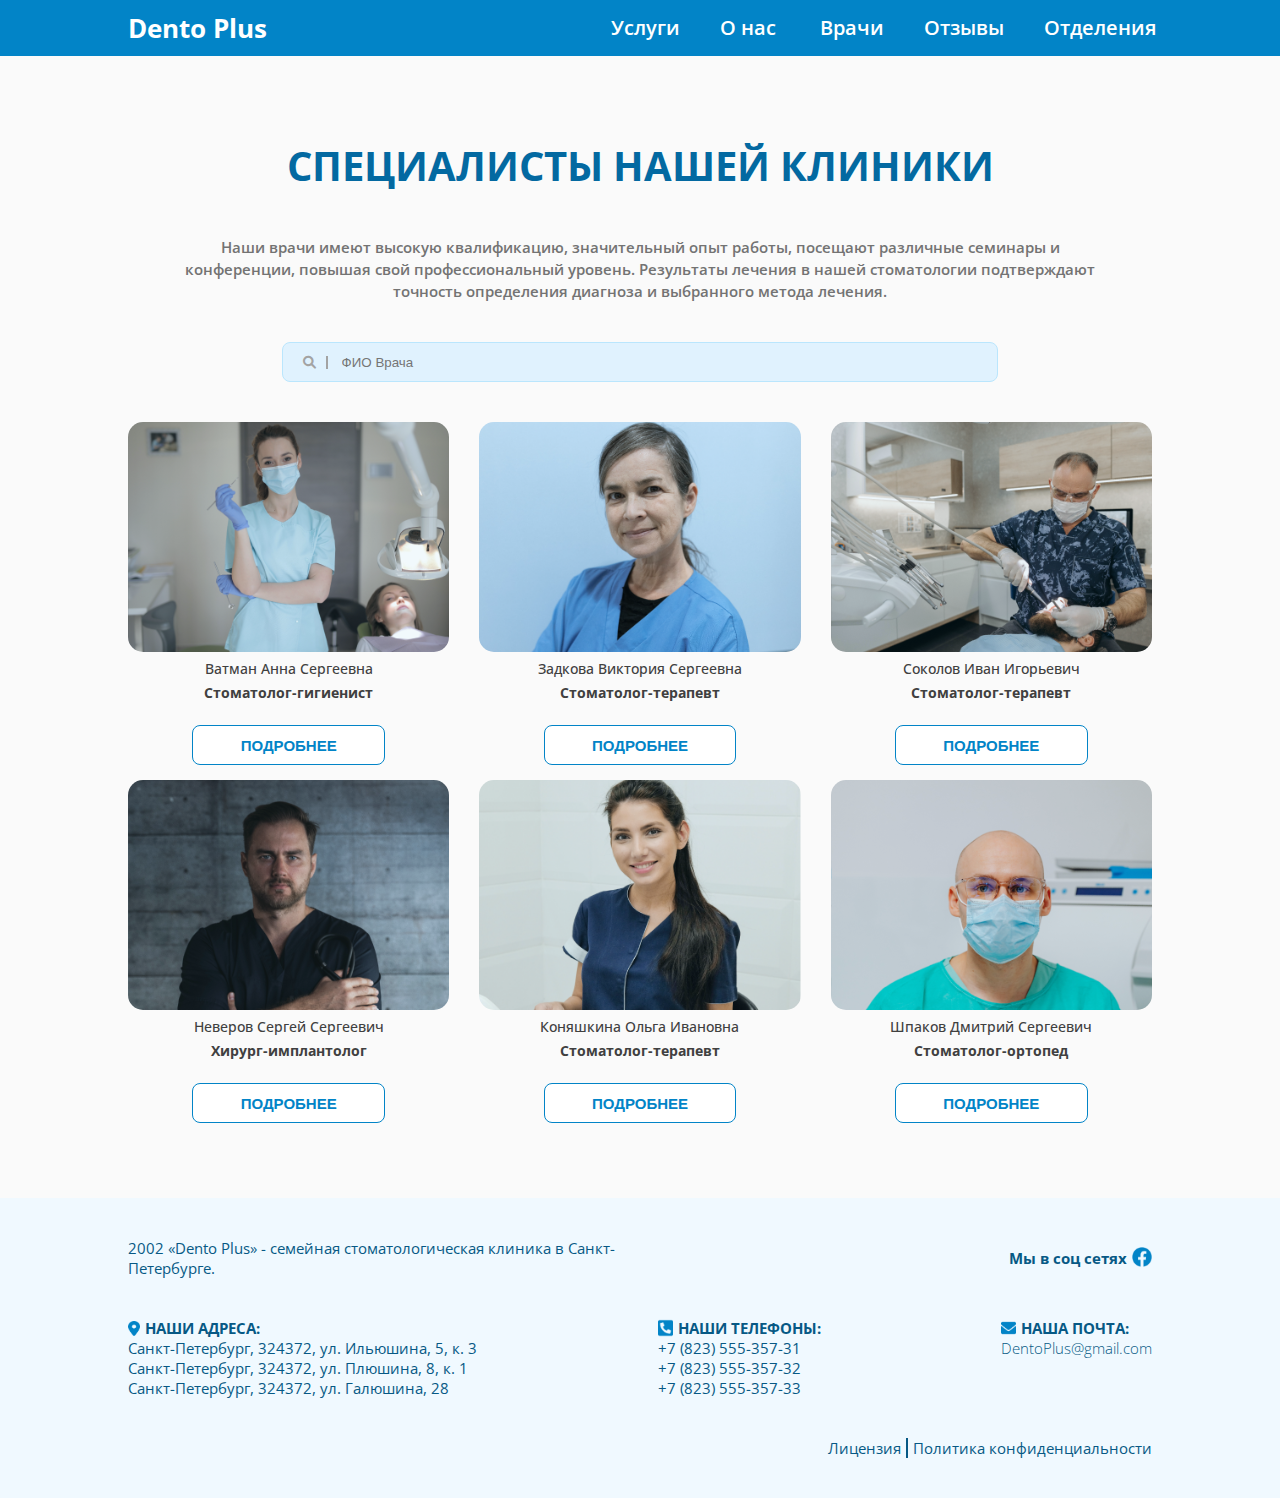
==== doctors.html @ 089a852e "Создана 3 стр." ====
<!DOCTYPE html>
<html> 
    <head>
        <meta charset="utf-8"/>
        <meta content="width=device-width, initial-scale=1.0" name="viewport">
        <title>Dentistry:doctors</title> 
        <link rel="stylesheet" type="text/css" href="reset.css"/>
        <link rel="stylesheet" type="text/css" href="doctors.css"/>
        <link rel="stylesheet" href="icons/css/all.css">
        <link rel="preconnect" href="https://fonts.googleapis.com">
        <link rel="preconnect" href="https://fonts.gstatic.com" crossorigin>
        <link href="https://fonts.googleapis.com/css2?family=Open+Sans:wght@300;400;500;600;700;800&family=Playfair+Display:wght@500&display=swap" rel="stylesheet">
    </head>
    <body>
        <header>
            <div class="inner-container">
                <div class="header-flex">

                    <p class="title-text">Dento Plus</p>

                    <nav>
                        <a href="/service.html" class="nav-items">Услуги</a>
                        <a href="/index.html" class="nav-items">О нас</a>
                        <a href="" class="nav-items">Врачи</a>
                        <a href="index.html" class="nav-items">Отзывы</a>
                        <a href="/index.html" class="nav-items">Отделения</a>
                    </nav>
                </div>  
            </div>
        </header>

        <div class="doctors">
            <div class="inner-container flex-center">
                <h1>СПЕЦИАЛИСТЫ НАШЕЙ КЛИНИКИ</h1>
                <p class="doctors-text">Наши врачи ​имеют высокую квалификацию, значительный опыт работы, посещают различные семинары и конференции, повышая свой профессиональный уровень. Результаты лечения в нашей стоматологии подтверждают точность определения диагноза и выбранного метода лечения.</p>

                <div class="input-container">
                    <i class="fa-solid fa-magnifying-glass icon-magnifying-glass"></i>
                    <input placeholder="ФИО Врача">
                </div>

                <div class="doctors-container">
                    <div class="doctors-container-flex">
                        
                        <div class="doctors-container-flex-item">
                            <div class="picture-doctor1"></div>
                            <p class="doctor-name">Ватман Анна Сергеевна</p>
                            <p class="doctor-name extre-weight">Стоматолог-гигиенист</p>
                            <button class="submit">ПОДРОБНЕЕ</button>
                        </div>
                        
                        <div class="doctors-container-flex-item">
                            <div class="picture-doctor2"></div>
                            <p class="doctor-name">Задкова Виктория Сергеевна</p>
                            <p class="doctor-name extre-weight">Стоматолог-терапевт</p>
                            <button class="submit">ПОДРОБНЕЕ</button>
                        </div>
                        
                        <div class="doctors-container-flex-item">
                            <div class="picture-doctor3"></div>
                            <p class="doctor-name">Соколов Иван Игорьевич</p>
                            <p class="doctor-name extre-weight">Стоматолог-терапевт</p>
                            <button class="submit">ПОДРОБНЕЕ</button>
                        </div>
                    </div>
      
                    <div class="doctors-container-flex">
                        
                        <div class="doctors-container-flex-item">
                            <div class="picture-doctor4"></div>
                            
                            <p class="doctor-name">Неверов Сергей Сергеевич</p>
                            <p class="doctor-name extre-weight">Хирург-имплантолог</p>
 
                            <button class="submit">ПОДРОБНЕЕ</button>
                        </div>
                       
                        <div class="doctors-container-flex-item">
                            <div class="picture-doctor5"></div>
                            <p class="doctor-name">Коняшкина Ольга Ивановна</p>
                            <p class="doctor-name extre-weight">Стоматолог-терапевт</p>
                            <button class="submit">ПОДРОБНЕЕ</button>
                        </div>
                        
                        <div class="doctors-container-flex-item">
                            <div class="picture-doctor6"></div>
                            <p class="doctor-name">Шпаков  Дмитрий Сергеевич</p>
                            <p class="doctor-name extre-weight">Стоматолог-ортопед</p>
                            <button class="submit">ПОДРОБНЕЕ</button>
                        </div>
                    </div>
                </div>
            </div>
        </div>

        <footer>
            <div class="inner-container">
                <div class="footer-flex">

                    <div class="info">
                        <div class="info-text">
                            <p>2002 «Dentо Plus» - семейная стоматологическая  клиника в Санкт-Петербурге.</p>
                        </div>

                        <div class="info-social-flex">
                            <p class="info-social-text">Мы в соц сетях</p>
                            <a href="https://www.facebook.com/" target="_blank"><img src="picture/facebook-icon.png" class="icon-facebook"></a>   
                        </div>
                    </div>

                    <div class="contacts">

                        <div class="contacts-container">

                            <div class="contacts-items-flex">
                                <img src="picture/location-icon.png" class="location-icon-small">
                                <p class="extra-weight">НАШИ АДРЕСА:</p>
                            </div>
                            
                            <p>Санкт-Петербург, 324372, ул. Ильюшина, 5, к. 3</p>
                            <p>Санкт-Петербург, 324372, ул. Плюшина, 8, к. 1</p>
                            <p>Санкт-Петербург, 324372, ул. Галюшина, 28</p>

                        </div>

                        <div class="contacts-container">
                            <div class="contacts-items-flex">
                                <img src="picture/phone-icon.png" class="phone-icon">
                                <p class="extra-weight">НАШИ ТЕЛЕФОНЫ:</p>
                            </div>
                             
                            <p>+7 (823) 555-357-31</p>
                            <p>+7 (823) 555-357-32</p>
                            <p>+7 (823) 555-357-33</p>


                        </div>

                        <div class="contacts-container">
                            <div class="contacts-items-flex">
                                <img src="picture/email-icon.png" class="email-icon">
                                <p class="extra-weight">НАША ПОЧТА:</p>
                            </div>

                            <p class="mail-text">DentoPlus@gmail.com</p>
                            
                        </div>

                    </div>

                    <div class="legal">
                        <div class="legal-container">
                            <p>Лицензия</p>
                        </div>

                        <p>Политика конфиденциальности</p>

                    </div>
                </div>
            </div>
        </footer>

       

    </body>
</html>
---- doctors.css ----
* {
    box-sizing: border-box;   
}


html {
    font-family: 'Open Sans', sans-serif;
    --primary-color-main-blue: #0284C7;
    --primary-color-main-text-white: #ffffff;
    --primary-color-main-text-dark-blue: #075985;
    --primary-color-main-text-light-blue: #0369a1;
}

.inner-container {
    max-width: 1024px;
    margin: 0 auto; 
}

header {
    background-color: var(--primary-color-main-blue);
}

.header-flex {
    padding: 15px 0;
    color: var(--primary-color-main-text-white);

    display: flex;
    flex-direction: row;
    justify-content: space-between;
    align-items: center;
    flex-wrap: wrap;
}

nav {
    gap: 40px;

    display: flex;
    flex-direction: row;
}

.nav-items {
    width: calc(100%/5);
    color: var(--primary-color-main-text-white);
    font-size: 20px;
    font-weight: 600;
    text-decoration: none;
}

.nav-items:hover {
    color: #e0f2fe;
}

.title-text {
    font-size: 26px;
    font-weight: 700;  
}

h1 {
    font-size: 40px;
    font-weight: 700; 
    color: var(--primary-color-main-text-light-blue);
    padding: 90px 0 50px;
    text-align: center;
}

.doctors {
    background-color: #fafafa;
    padding-bottom: 60px;
}

.doctors-text {
    color:#737373;
    font-size: 15px;
    font-weight: 600;
    text-align: center;
    line-height: 22px;
    max-width: 90%;
}

.input-container {
    height: 40px;
    width: 70%;
    border: 1px solid #BAE6FD;
    border-radius: 8px;
    margin: 40px 0;
    color:#a3a3a3;
    background-color: #E0F2FE;
    padding: 10px 20px;
}

input {
    border: none; outline: none;
    background-color: #E0F2FE;
    padding-left: 10px;
    color: var(--primary-color-main-blue);
}

.icon-magnifying-glass {
    border-right: 2px solid;
    padding-right: 10px;
    font-size: 13px;
}

.flex-center {
    display: flex;
    flex-direction: column;
    align-items: center;

}

.doctors-container {
    display: flex;
    flex-direction: column;

    width: 100%;  
}

.doctors-container-flex {
    display: flex;
    flex-direction: row;
    justify-content: space-between;

    width: 100%;
    gap: 30px;
}

.doctors-container-flex-item {
    display: flex;
    flex-direction: column;
    justify-content: space-between;
    gap: 10px;
    flex-grow: 2;

    width: calc(100%/3 - 15px);
}

.picture-doctor1 {
    width: 100%;
    height: 230px;
    background-image: url(picture/doctor-1.png);
    background-size: cover;
    background-position: center;
    border-radius: 15px;
}

.picture-doctor2 {
    width: 100%;
    height: 230px;
    background-image: url(picture/doctor-2.png);
    background-size: cover;
    background-position: center;
    border-radius: 15px;
}

.picture-doctor3 {
    width: 100%;
    height: 230px;
    background-image: url(picture/doctor-3.png);
    background-size: cover;
    background-position: center;
    border-radius: 15px;
}

.picture-doctor4 {
    width: 100%;
    height: 230px;
    background-image: url(picture/doctor-4.png);
    background-size: cover;
    background-position: center;
    border-radius: 15px;
}

.picture-doctor5 {
    width: 100%;
    height: 230px;
    background-image: url(picture/doctor-5.png);
    background-size: cover;
    background-position: center;
    border-radius: 15px;
}

.picture-doctor6 {
    width: 100%;
    height: 230px;
    background-image: url(picture/doctor-6.png);
    background-size: cover;
    background-position: center;
    border-radius: 15px;
}

.doctor-name {
    font-size: 14px;
    font-weight: 500;
    color: #404040;
    text-align: center;
}

.extre-weight {
     font-weight: 700;
}

.submit {
    height: 40px;
    width: 60%;
    font-size: 15px;
    font-weight: 700;
    color: var(--primary-color-main-blue);
    background-color: #ffffff;
    border: 1px solid var(--primary-color-main-blue);
    border-radius: 8px;
    margin: 15px auto;
    transition: all 500ms linear;
}

.submit:hover {
    transform: scale(1.02);    
}

footer {
    background-color: #f0f9ff;
}

.footer-flex {
    display: flex;
    flex-direction: column;
}

.info {
    display: flex;
    flex-direction: row;
    justify-content: space-between;
}

.info-text {
    max-width: calc(100%/2);
    font-size: 15px;
    line-height: 20px;
    font-weight: 400;
    color: var(--primary-color-main-text-dark-blue);
    padding: 40px 0px;
}

.info-social-text {
    font-size: 15px;
    line-height: 20px;
    font-weight: 700;
    color: var(--primary-color-main-text-dark-blue);
    padding: 40px 5px;
}

.info-social-flex {
    display: flex;
    flex-direction: row;
    justify-content: flex-end;
    align-items: center;

    width: calc(100%/2);
}
    
.icon-facebook {
    width: 20px;
    height: 20px;
    margin: auto 0;

    transition: all 500ms linear;
}

.icon-facebook:hover {
    transform: scale(1.1);
}

.contacts {
    display: flex;
    flex-direction: row;
    justify-content: space-between;
}

.contacts-container {
    display: flex;
    flex-direction: column;
    
    font-size: 15px;
    line-height: 20px;
    font-weight: 400;
    color: var(--primary-color-main-text-dark-blue);
}

.contacts-items-flex {
    display: flex;
    flex-direction: row;
}

.mail-text {
    font-weight: 300;
}

.extra-weight {
    font-weight: 700;
}

.location-icon-small {
    height: 15px;
    margin: auto 5px auto 0;
}

.phone-icon {
    width: 15px;
    margin: auto 5px auto 0;
}

.email-icon {
    width: 15px;
    height: 16px;
    margin: auto 5px auto 0;
}

.legal {
    display: flex;
    flex-direction: row;
    justify-content: flex-end;

    font-size: 15px;
    line-height: 20px;
    font-weight: 400;
    color: var(--primary-color-main-text-dark-blue);
    padding: 40px 0;
}

.legal-container {
    border-right: 2px solid var(--primary-color-main-text-dark-blue);
    padding-right: 5px;
    margin-right: 5px;
}

@media (max-width: 1024px) {

    .inner-container {
        padding: 0 40px;
    } 

    .nav-items {
        font-size: 18px;
    }
}

@media (max-width: 800px) {

    .inner-container {
        padding: 0 20px;
    } 

    .submit {
        width: 100%
    }

    .input-container {
        width: 90%;
    }    

    .info-social-text {
        font-size: 12px;
        line-height: 15px;
    }

    .info-text {
        font-size: 12px;
        line-height: 15px;
    }

    .contacts-container {
        font-size: 12px;
        line-height: 15px;
    }

    .legal {
        font-size: 12px;
    }

    .legal-container {
        border-right: 1.5px solid var(--primary-color-main-text-dark-blue);
    }

    .picture-doctor1 {
        height: 150px;
    }

    .picture-doctor2 {
        height: 150px;
    }

    .picture-doctor3 {
        height: 150px;
    }

    .picture-doctor4 {
        height: 150px;
    }

    .picture-doctor5 {
        height: 150px;
    }

    .picture-doctor6 {
        height: 150px;
    }
}

@media (max-width: 600px) {

    .inner-container {
        padding: 0 10px;
    }

    nav {
        flex-wrap: nowrap;
    }

    .nav-items {
        width: 100%;
        font-size: 13px;
    }

    .header-flex {
        flex-direction: column;
        align-items: flex-start;
        gap: 10px;
    }

    .doctors-container-flex {
        flex-direction: column;
        align-items: center;
    }

    .picture-doctor1 {
        height: 300px;
    }

    .picture-doctor2 {
        height: 300px;
    }

    .picture-doctor3 {
        height: 300px;
    }

    .picture-doctor4 {
        height: 300px;
    }

    .picture-doctor5 {
        height: 300px;
    }

    .picture-doctor6 {
        height: 300px;
    }

    .doctors-container-flex-item {
        width: 80%;
    }
}

@media (max-width: 414px) {

    nav {
        gap: 10px;
    }

    .header-flex {
        align-items: stretch;
    }

    h1 {
        font-size: 30px;
        line-height: 40px;
    }

    .contacts {
        flex-direction: column;
        gap: 10px;
    }

    .contacts-container {
        gap: 5px;
    }
}
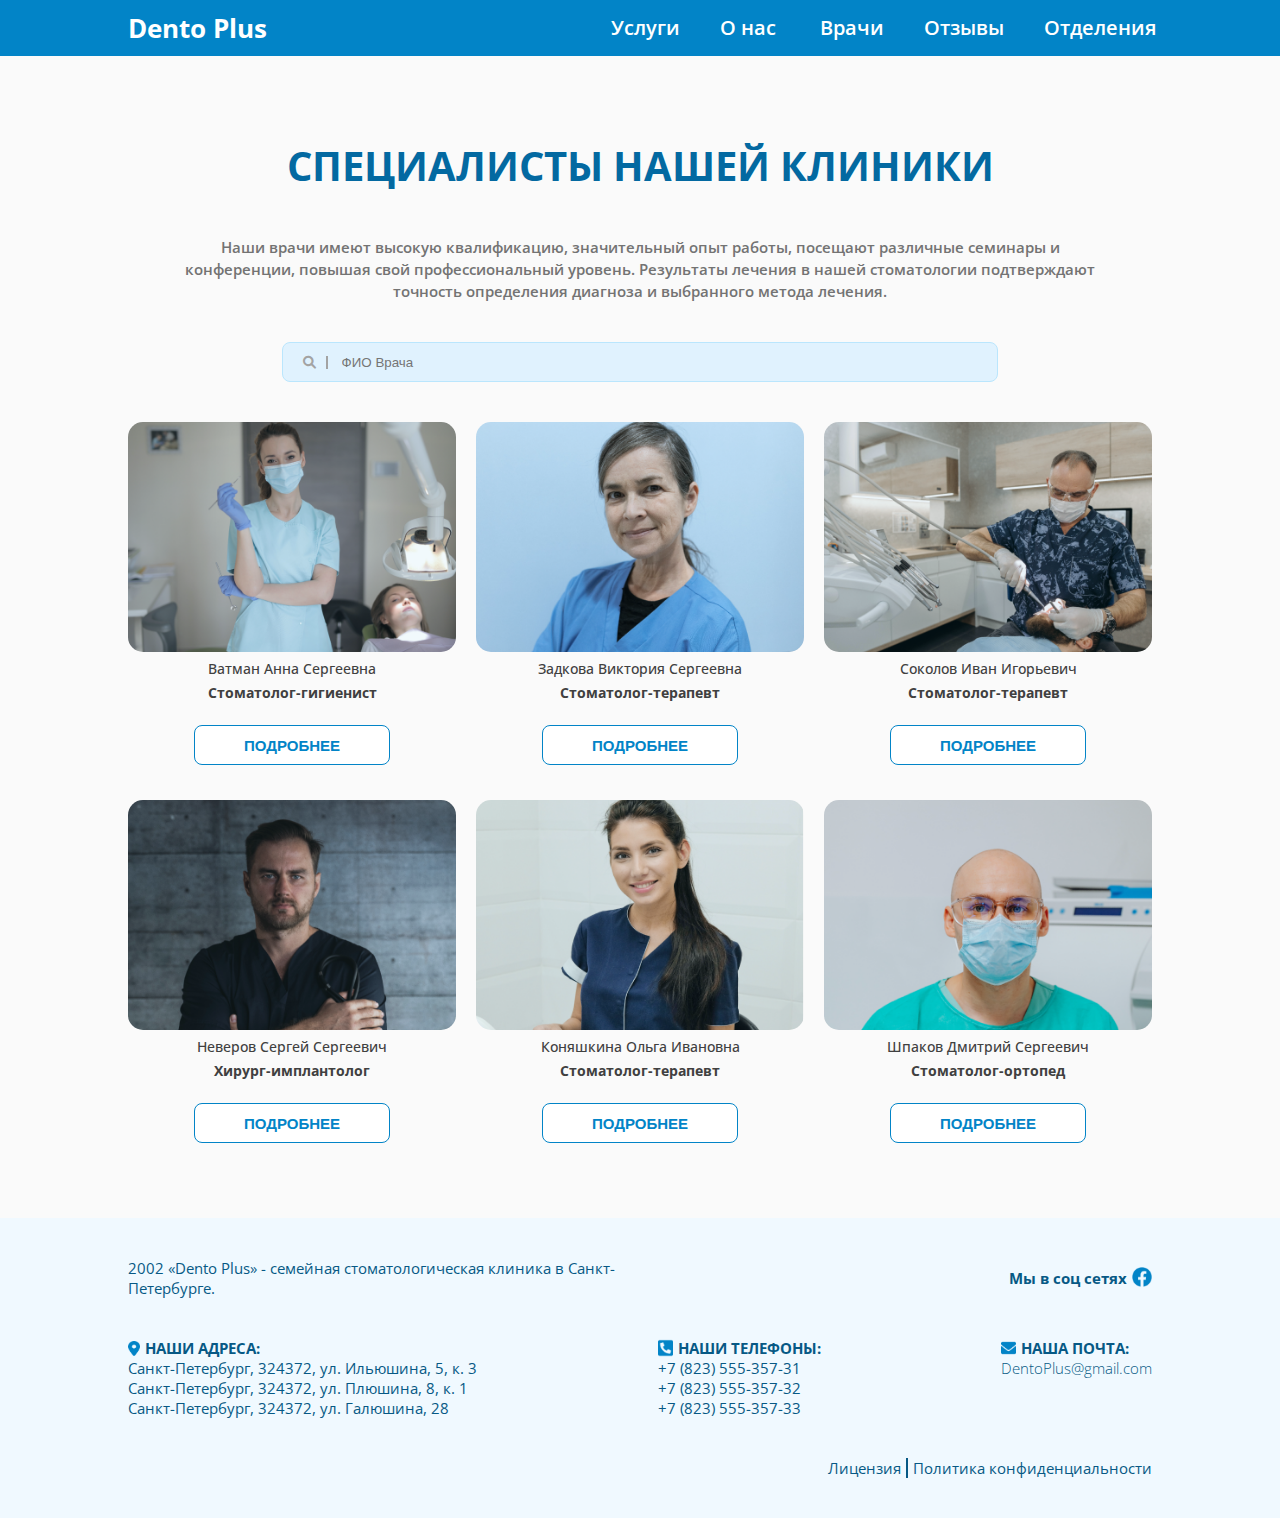
==== commit 07593074: "Доработка склора на 2-х страницах" ====
--- a/doctors.html
+++ b/doctors.html
@@ -62,9 +62,6 @@
                             <p class="doctor-name extre-weight">Стоматолог-терапевт</p>
                             <button class="submit">ПОДРОБНЕЕ</button>
                         </div>
-                    </div>
-      
-                    <div class="doctors-container-flex">
                         
                         <div class="doctors-container-flex-item">
                             <div class="picture-doctor4"></div>
--- a/doctors.css
+++ b/doctors.css
@@ -108,20 +108,14 @@
 
 }
 
-.doctors-container {
-    display: flex;
-    flex-direction: column;
-
-    width: 100%;  
-}
-
 .doctors-container-flex {
     display: flex;
     flex-direction: row;
     justify-content: space-between;
-
-    width: 100%;
-    gap: 30px;
+    flex-wrap: wrap;
+
+    width: 100%;
+    gap: 20px;
 }
 
 .doctors-container-flex-item {
@@ -210,6 +204,7 @@
     border-radius: 8px;
     margin: 15px auto;
     transition: all 500ms linear;
+    cursor: pointer;
 }
 
 .submit:hover {
@@ -427,8 +422,7 @@
     }
 
     .doctors-container-flex {
-        flex-direction: column;
-        align-items: center;
+        padding: 0 10px;
     }
 
     .picture-doctor1 {
